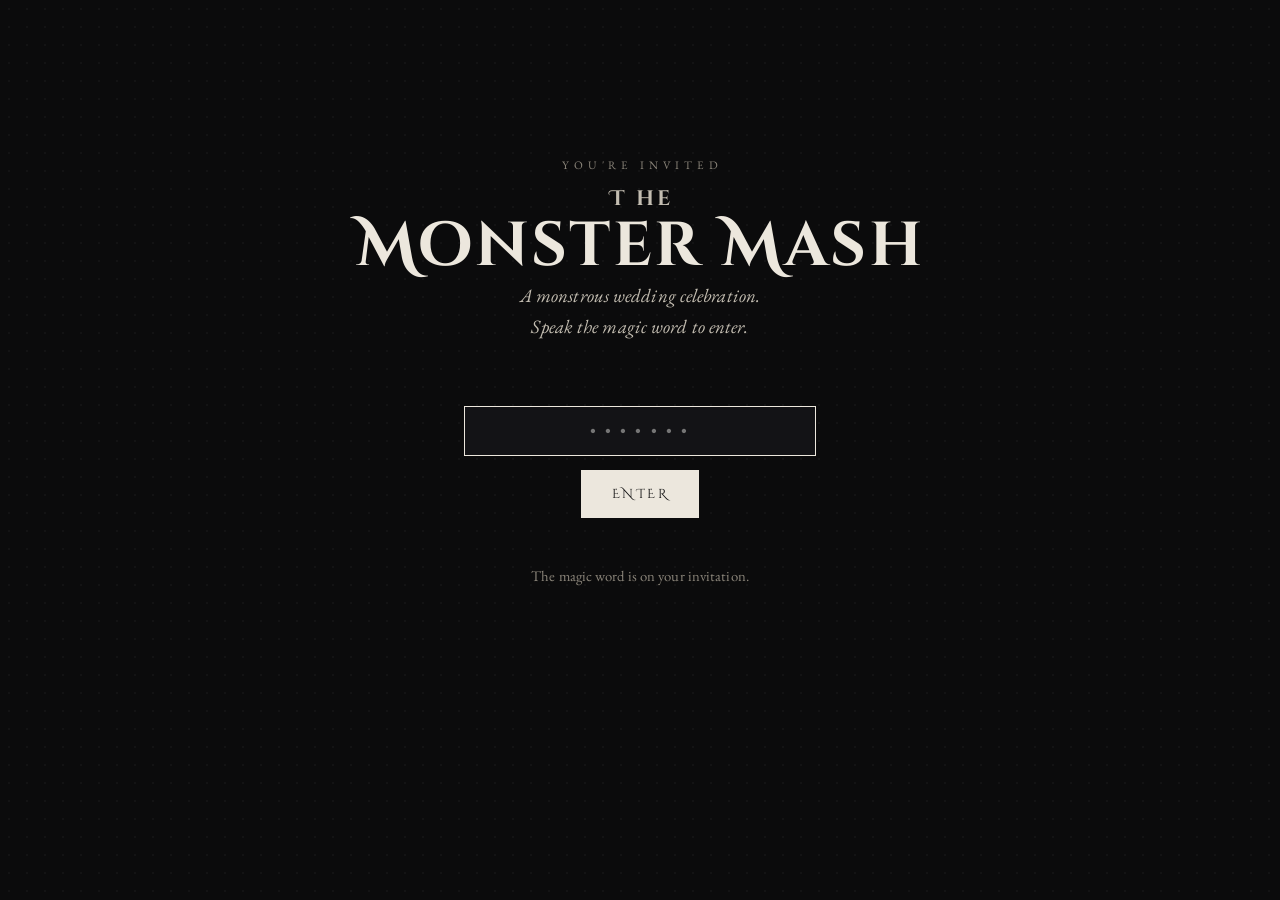
==== monster-mash/index.html @ ed1b10ec "Build Monster Mash wedding site (password gate + 6 pages) Add a password-gated, multi-page static si" ====
<!DOCTYPE html>
<html lang="en">
<head>
  <meta charset="utf-8">
  <meta name="viewport" content="width=device-width, initial-scale=1">
  <title>The Monster Mash</title>
  <link rel="icon" href="data:image/svg+xml,<svg xmlns='http://www.w3.org/2000/svg' viewBox='0 0 24 24'><path d='M21 12.8A9 9 0 1 1 11.2 3 7 7 0 0 0 21 12.8z' fill='%23ece7dd'/></svg>">
  <link rel="preconnect" href="https://fonts.googleapis.com">
  <link rel="preconnect" href="https://fonts.gstatic.com" crossorigin>
  <link href="https://fonts.googleapis.com/css2?family=Cinzel+Decorative:wght@700&family=EB+Garamond:ital,wght@0,400;0,500;1,400&display=swap" rel="stylesheet">
  <link rel="stylesheet" href="styles.css">
</head>
<body>
  <div class="wrap">
    <div class="gate">
      <p class="kicker">You're Invited</p>
      <h1 class="wordmark"><span class="the">The</span>Monster Mash</h1>
      <p class="lede">A monstrous wedding celebration.<br>Speak the magic word to enter.</p>

      <form id="gate-form" autocomplete="off">
        <input type="password" id="pw" name="pw"
               placeholder="• • • • • • •" aria-label="Password" autofocus>
        <button class="btn btn--solid" type="submit">Enter</button>
        <p class="error" id="err" role="alert"></p>
      </form>

      <p class="hint">The magic word is on your invitation.</p>
    </div>
  </div>

  <script src="guard.js"></script>
  <script>
    const form = document.getElementById('gate-form');
    const pw = document.getElementById('pw');
    const err = document.getElementById('err');

    form.addEventListener('submit', async (e) => {
      e.preventDefault();
      err.textContent = '';
      const ok = await mmTryUnlock(pw.value);
      if (ok) {
        location.href = 'home.html';
      } else {
        err.textContent = 'The spirits don’t recognize that word…';
        pw.value = '';
        form.classList.remove('shake');
        void form.offsetWidth; // restart the animation
        form.classList.add('shake');
        pw.focus();
      }
    });
  </script>
</body>
</html>
---- monster-mash/styles.css ----
/* =========================================================
   The Monster Mash — shared styles
   A monster-prom wedding, à la Rankin-Bass "Mad Monster Party"
   Palette: black, bone-white, and black-and-white patterns.
   ========================================================= */

:root {
  --bg:        #0b0b0c;   /* near-black */
  --bg-2:      #131316;   /* raised panel */
  --ink:       #ece7dd;   /* bone white */
  --ink-soft:  #c3bdb1;
  --muted:     #8b857a;
  --line:      rgba(236, 231, 221, 0.16);
  --line-2:    rgba(236, 231, 221, 0.38);
  --maxw:      720px;

  /* Black & white pattern fills */
  --stripes:  repeating-linear-gradient(45deg,
                var(--ink) 0 2px, transparent 2px 11px);
  --halftone: radial-gradient(var(--ink) 1.1px, transparent 1.4px);
}

* { box-sizing: border-box; }

html { -webkit-text-size-adjust: 100%; }

body {
  margin: 0;
  background: var(--bg);
  color: var(--ink);
  font-family: "EB Garamond", Georgia, "Times New Roman", serif;
  font-size: 19px;
  line-height: 1.65;
  letter-spacing: 0.1px;
  text-rendering: optimizeLegibility;
  -webkit-font-smoothing: antialiased;
}

/* Faint halftone texture behind everything */
body::before {
  content: "";
  position: fixed;
  inset: 0;
  background-image: var(--halftone);
  background-size: 18px 18px;
  opacity: 0.04;
  pointer-events: none;
  z-index: 0;
}

.wrap {
  position: relative;
  z-index: 1;
  max-width: var(--maxw);
  margin: 0 auto;
  padding: 28px 22px 80px;
}

/* ---------- Type ---------- */

h1, h2, h3, .wordmark {
  font-family: "Cinzel Decorative", "Cinzel", Georgia, serif;
  font-weight: 700;
  letter-spacing: 0.04em;
  line-height: 1.15;
}

h2 {
  font-size: clamp(1.5rem, 5vw, 2rem);
  margin: 0 0 0.2em;
  text-align: center;
}

h3 {
  font-size: 1.15rem;
  letter-spacing: 0.14em;
  text-transform: uppercase;
  margin: 0 0 0.5em;
}

p { margin: 0 0 1em; }

a { color: var(--ink); text-underline-offset: 3px; }
a:hover { text-decoration: none; }

.kicker {
  text-align: center;
  text-transform: uppercase;
  letter-spacing: 0.42em;
  font-size: 0.72rem;
  color: var(--muted);
  margin: 0 0 1.2em;
  padding-left: 0.42em; /* optical centering for letter-spacing */
}

.lede {
  text-align: center;
  font-size: 1.18rem;
  color: var(--ink-soft);
  font-style: italic;
  max-width: 38ch;
  margin: 0 auto 2em;
}

.muted { color: var(--muted); }
.center { text-align: center; }

/* ---------- Masthead ---------- */

.masthead { text-align: center; margin-bottom: 8px; }

/* Banner art block: shows your illustration if present at
   images/banner.png, otherwise a patterned placeholder. */
.banner {
  display: block;
  width: 100%;
  max-height: 320px;
  object-fit: cover;
  border: 1px solid var(--line-2);
  margin-bottom: 26px;
  filter: grayscale(1) contrast(1.05);
}

.banner-fallback {
  position: relative;
  height: 200px;
  border: 1px solid var(--line-2);
  margin-bottom: 26px;
  background-image: var(--halftone);
  background-size: 12px 12px;
  background-color: var(--bg-2);
  display: flex;
  align-items: center;
  justify-content: center;
  overflow: hidden;
}
.banner-fallback::after {
  content: "";
  position: absolute;
  inset: 0;
  background: radial-gradient(ellipse at center,
              transparent 30%, var(--bg) 100%);
}

.wordmark {
  font-size: clamp(2.1rem, 8.5vw, 3.9rem);
  margin: 0;
  line-height: 1.05;
}
.wordmark .the {
  display: block;
  font-size: 0.34em;
  letter-spacing: 0.5em;
  padding-left: 0.5em;
  color: var(--ink-soft);
  margin-bottom: 0.2em;
}

/* ---------- Nav ---------- */

.nav {
  display: flex;
  flex-wrap: wrap;
  justify-content: center;
  gap: 4px 22px;
  margin: 22px auto 4px;
  padding: 16px 0;
  border-top: 1px solid var(--line);
  border-bottom: 1px solid var(--line);
}
.nav a {
  text-decoration: none;
  text-transform: uppercase;
  letter-spacing: 0.2em;
  font-size: 0.7rem;
  color: var(--ink-soft);
  padding-left: 0.2em;
  white-space: nowrap;
}
.nav a:hover { color: var(--ink); }
.nav a[aria-current="page"] {
  color: var(--ink);
  border-bottom: 1px solid var(--ink);
}

/* ---------- Dividers & ornaments ---------- */

.divider {
  display: flex;
  align-items: center;
  gap: 16px;
  margin: 44px auto;
  color: var(--muted);
}
.divider::before, .divider::after {
  content: "";
  flex: 1;
  height: 1px;
  background: var(--line);
}
.moon { width: 22px; height: 22px; flex: none; fill: var(--ink-soft); }

/* ---------- Facts (when / where / parking) ---------- */

.facts {
  margin: 0 auto 8px;
  max-width: 30rem;
}
.fact {
  padding: 18px 0;
  border-bottom: 1px solid var(--line);
  text-align: center;
}
.fact:first-child { border-top: 1px solid var(--line); }
.fact .label {
  display: block;
  text-transform: uppercase;
  letter-spacing: 0.28em;
  font-size: 0.68rem;
  color: var(--muted);
  margin-bottom: 6px;
  padding-left: 0.28em;
}
.fact .value { font-size: 1.22rem; }
.fact .value strong { font-weight: 600; }
.fact .sub { color: var(--ink-soft); font-size: 0.98rem; }

/* ---------- Timeline ---------- */

.timeline {
  list-style: none;
  margin: 0 auto;
  padding: 0;
  max-width: 30rem;
}
.timeline li {
  display: grid;
  grid-template-columns: 5.5rem 1fr;
  gap: 14px;
  padding: 12px 0;
  border-bottom: 1px dashed var(--line);
}
.timeline .t {
  font-variant-numeric: tabular-nums;
  letter-spacing: 0.06em;
  color: var(--ink-soft);
  text-align: right;
  white-space: nowrap;
}

/* ---------- Buttons ---------- */

.btn {
  display: inline-block;
  font-family: "Cinzel Decorative", Georgia, serif;
  text-decoration: none;
  text-transform: uppercase;
  letter-spacing: 0.18em;
  font-size: 0.82rem;
  padding: 14px 30px;
  border: 1px solid var(--ink);
  color: var(--ink);
  background: transparent;
  cursor: pointer;
  transition: background .18s ease, color .18s ease;
}
.btn:hover { background: var(--ink); color: var(--bg); }
.btn--solid { background: var(--ink); color: var(--bg); }
.btn--solid:hover { background: transparent; color: var(--ink); }
.btn-row { text-align: center; margin: 28px 0 8px; }

/* ---------- Cards / lists ---------- */

.card {
  border: 1px solid var(--line);
  background: var(--bg-2);
  padding: 22px 24px;
  margin: 0 0 18px;
}
.card h3 { margin-bottom: 0.35em; }
.card p:last-child { margin-bottom: 0; }

.stack { display: grid; gap: 16px; }

ul.clean { list-style: none; padding: 0; margin: 0 0 1em; }
ul.clean li { padding: 7px 0; border-bottom: 1px solid var(--line); }
ul.clean li:last-child { border-bottom: 0; }

/* ---------- Swatches (vibes page) ---------- */

.swatches {
  display: flex;
  flex-wrap: wrap;
  gap: 14px;
  justify-content: center;
  margin: 8px 0 4px;
}
.swatch {
  width: 84px; height: 84px;
  border: 1px solid var(--line-2);
  display: flex; align-items: flex-end; justify-content: center;
  font-size: 0.62rem;
  letter-spacing: 0.12em;
  text-transform: uppercase;
  padding-bottom: 6px;
}
.swatch span {
  background: var(--bg);
  color: var(--ink);
  padding: 1px 5px;
}
.sw-black { background: #000; }
.sw-white { background: var(--ink); color: #000; }
.sw-white span { background: #000; color: var(--ink); }
.sw-stripe { background-image: var(--stripes); background-color: #000; }
.sw-check {
  background:
    conic-gradient(#000 90deg, var(--ink) 0 180deg,
                   #000 0 270deg, var(--ink) 0) 0 0 / 28px 28px;
}
.sw-dot {
  background-image: radial-gradient(#fff 26%, transparent 28%);
  background-size: 18px 18px;
  background-color: #000;
}

/* ---------- Password gate ---------- */

.gate { min-height: 78vh; display: flex; flex-direction: column;
        align-items: center; justify-content: center; text-align: center; }
.gate form { margin-top: 26px; width: 100%; max-width: 22rem; }
.gate input[type="password"] {
  width: 100%;
  background: var(--bg-2);
  border: 1px solid var(--line-2);
  color: var(--ink);
  font-family: inherit;
  font-size: 1.05rem;
  letter-spacing: 0.18em;
  text-align: center;
  padding: 13px 14px;
  margin-bottom: 14px;
}
.gate input:focus { outline: none; border-color: var(--ink); }
.gate .hint { color: var(--muted); font-size: 0.92rem; margin-top: 18px; }
.gate .error {
  color: var(--ink);
  min-height: 1.4em;
  font-style: italic;
  margin: 2px 0 0;
}
.shake { animation: shake .4s; }
@keyframes shake {
  10%,90%{transform:translateX(-2px)} 20%,80%{transform:translateX(4px)}
  30%,50%,70%{transform:translateX(-7px)} 40%,60%{transform:translateX(7px)}
}

/* ---------- Footer ---------- */

.foot {
  text-align: center;
  color: var(--muted);
  font-size: 0.85rem;
  letter-spacing: 0.1em;
  margin-top: 56px;
  padding-top: 22px;
  border-top: 1px solid var(--line);
}

/* ---------- Responsive ---------- */

@media (max-width: 480px) {
  body { font-size: 18px; }
  .nav { gap: 4px 14px; }
  .timeline li { grid-template-columns: 4.6rem 1fr; }
}
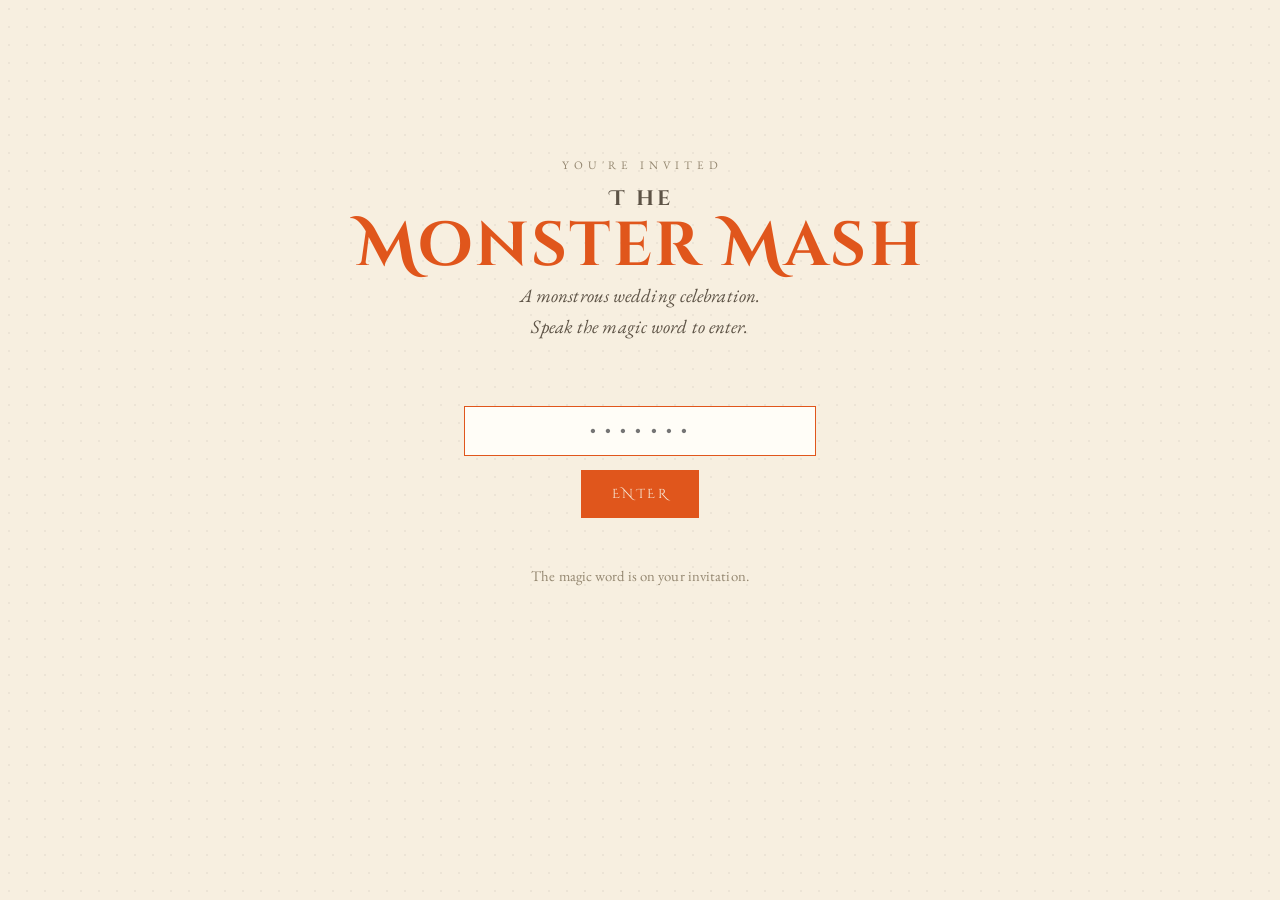
==== commit bf274436: "Restyle site to warm palette: orange, amber, charcoal on ivory Replace the dark black/bone-white the" ====
--- a/monster-mash/index.html
+++ b/monster-mash/index.html
@@ -4,7 +4,7 @@
   <meta charset="utf-8">
   <meta name="viewport" content="width=device-width, initial-scale=1">
   <title>The Monster Mash</title>
-  <link rel="icon" href="data:image/svg+xml,<svg xmlns='http://www.w3.org/2000/svg' viewBox='0 0 24 24'><path d='M21 12.8A9 9 0 1 1 11.2 3 7 7 0 0 0 21 12.8z' fill='%23ece7dd'/></svg>">
+  <link rel="icon" href="data:image/svg+xml,<svg xmlns='http://www.w3.org/2000/svg' viewBox='0 0 24 24'><path d='M21 12.8A9 9 0 1 1 11.2 3 7 7 0 0 0 21 12.8z' fill='%23e3a01f'/></svg>">
   <link rel="preconnect" href="https://fonts.googleapis.com">
   <link rel="preconnect" href="https://fonts.gstatic.com" crossorigin>
   <link href="https://fonts.googleapis.com/css2?family=Cinzel+Decorative:wght@700&family=EB+Garamond:ital,wght@0,400;0,500;1,400&display=swap" rel="stylesheet">
--- a/monster-mash/styles.css
+++ b/monster-mash/styles.css
@@ -1,23 +1,26 @@
 /* =========================================================
    The Monster Mash — shared styles
    A monster-prom wedding, à la Rankin-Bass "Mad Monster Party"
-   Palette: black, bone-white, and black-and-white patterns.
+   Palette: bright orange + amber + charcoal on warm ivory.
+   (The dress-code swatches stay true black & white on purpose.)
    ========================================================= */
 
 :root {
-  --bg:        #0b0b0c;   /* near-black */
-  --bg-2:      #131316;   /* raised panel */
-  --ink:       #ece7dd;   /* bone white */
-  --ink-soft:  #c3bdb1;
-  --muted:     #8b857a;
-  --line:      rgba(236, 231, 221, 0.16);
-  --line-2:    rgba(236, 231, 221, 0.38);
+  --bg:        #f7efe0;   /* warm ivory */
+  --bg-2:      #efe4cf;   /* sand panel */
+  --ink:       #2c2723;   /* warm charcoal */
+  --ink-soft:  #5d5346;   /* muted brown */
+  --muted:     #948770;   /* taupe */
+
+  --orange:    #e0561c;   /* bright pumpkin */
+  --orange-d:  #bf440f;   /* deeper orange (hover) */
+  --amber:     #e3a01f;   /* amber / gold */
+
+  --line:      rgba(44, 39, 35, 0.16);
+  --line-2:    rgba(44, 39, 35, 0.34);
   --maxw:      720px;
 
-  /* Black & white pattern fills */
-  --stripes:  repeating-linear-gradient(45deg,
-                var(--ink) 0 2px, transparent 2px 11px);
-  --halftone: radial-gradient(var(--ink) 1.1px, transparent 1.4px);
+  --halftone:  radial-gradient(var(--ink) 1.1px, transparent 1.4px);
 }
 
 * { box-sizing: border-box; }
@@ -36,6 +39,8 @@
   -webkit-font-smoothing: antialiased;
 }
 
+::selection { background: var(--amber); color: var(--ink); }
+
 /* Faint halftone texture behind everything */
 body::before {
   content: "";
@@ -43,7 +48,7 @@
   inset: 0;
   background-image: var(--halftone);
   background-size: 18px 18px;
-  opacity: 0.04;
+  opacity: 0.05;
   pointer-events: none;
   z-index: 0;
 }
@@ -69,6 +74,7 @@
   font-size: clamp(1.5rem, 5vw, 2rem);
   margin: 0 0 0.2em;
   text-align: center;
+  color: var(--ink);
 }
 
 h3 {
@@ -76,12 +82,13 @@
   letter-spacing: 0.14em;
   text-transform: uppercase;
   margin: 0 0 0.5em;
+  color: var(--orange);
 }
 
 p { margin: 0 0 1em; }
 
-a { color: var(--ink); text-underline-offset: 3px; }
-a:hover { text-decoration: none; }
+a { color: var(--orange); text-underline-offset: 3px; }
+a:hover { color: var(--orange-d); text-decoration: none; }
 
 .kicker {
   text-align: center;
@@ -110,7 +117,7 @@
 .masthead { text-align: center; margin-bottom: 8px; }
 
 /* Banner art block: shows your illustration if present at
-   images/banner.png, otherwise a patterned placeholder. */
+   images/banner.png, otherwise a warm patterned placeholder. */
 .banner {
   display: block;
   width: 100%;
@@ -118,7 +125,6 @@
   object-fit: cover;
   border: 1px solid var(--line-2);
   margin-bottom: 26px;
-  filter: grayscale(1) contrast(1.05);
 }
 
 .banner-fallback {
@@ -126,9 +132,8 @@
   height: 200px;
   border: 1px solid var(--line-2);
   margin-bottom: 26px;
-  background-image: var(--halftone);
-  background-size: 12px 12px;
-  background-color: var(--bg-2);
+  background: radial-gradient(ellipse at center,
+              var(--amber) 0%, var(--orange) 118%);
   display: flex;
   align-items: center;
   justify-content: center;
@@ -138,14 +143,17 @@
   content: "";
   position: absolute;
   inset: 0;
-  background: radial-gradient(ellipse at center,
-              transparent 30%, var(--bg) 100%);
-}
+  background-image: var(--halftone);
+  background-size: 11px 11px;
+  opacity: 0.14;
+}
+.banner-fallback .moon { fill: var(--bg); }
 
 .wordmark {
   font-size: clamp(2.1rem, 8.5vw, 3.9rem);
   margin: 0;
   line-height: 1.05;
+  color: var(--orange);
 }
 .wordmark .the {
   display: block;
@@ -177,10 +185,10 @@
   padding-left: 0.2em;
   white-space: nowrap;
 }
-.nav a:hover { color: var(--ink); }
+.nav a:hover { color: var(--orange); }
 .nav a[aria-current="page"] {
-  color: var(--ink);
-  border-bottom: 1px solid var(--ink);
+  color: var(--orange);
+  border-bottom: 1px solid var(--orange);
 }
 
 /* ---------- Dividers & ornaments ---------- */
@@ -198,7 +206,7 @@
   height: 1px;
   background: var(--line);
 }
-.moon { width: 22px; height: 22px; flex: none; fill: var(--ink-soft); }
+.moon { width: 22px; height: 22px; flex: none; fill: var(--amber); }
 
 /* ---------- Facts (when / where / parking) ---------- */
 
@@ -243,7 +251,7 @@
 .timeline .t {
   font-variant-numeric: tabular-nums;
   letter-spacing: 0.06em;
-  color: var(--ink-soft);
+  color: var(--orange);
   text-align: right;
   white-space: nowrap;
 }
@@ -258,15 +266,15 @@
   letter-spacing: 0.18em;
   font-size: 0.82rem;
   padding: 14px 30px;
-  border: 1px solid var(--ink);
-  color: var(--ink);
+  border: 1px solid var(--orange);
+  color: var(--orange);
   background: transparent;
   cursor: pointer;
   transition: background .18s ease, color .18s ease;
 }
-.btn:hover { background: var(--ink); color: var(--bg); }
-.btn--solid { background: var(--ink); color: var(--bg); }
-.btn--solid:hover { background: transparent; color: var(--ink); }
+.btn:hover { background: var(--orange); color: var(--bg); }
+.btn--solid { background: var(--orange); color: var(--bg); }
+.btn--solid:hover { background: var(--orange-d); border-color: var(--orange-d); color: var(--bg); }
 .btn-row { text-align: center; margin: 28px 0 8px; }
 
 /* ---------- Cards / lists ---------- */
@@ -286,7 +294,7 @@
 ul.clean li { padding: 7px 0; border-bottom: 1px solid var(--line); }
 ul.clean li:last-child { border-bottom: 0; }
 
-/* ---------- Swatches (vibes page) ---------- */
+/* ---------- Swatches (vibes page — the dress code is B&W) ---------- */
 
 .swatches {
   display: flex;
@@ -299,24 +307,26 @@
   width: 84px; height: 84px;
   border: 1px solid var(--line-2);
   display: flex; align-items: flex-end; justify-content: center;
+  padding-bottom: 6px;
+}
+.swatch span {
   font-size: 0.62rem;
   letter-spacing: 0.12em;
   text-transform: uppercase;
-  padding-bottom: 6px;
-}
-.swatch span {
-  background: var(--bg);
-  color: var(--ink);
-  padding: 1px 5px;
+  padding: 1px 6px;
 }
 .sw-black { background: #000; }
-.sw-white { background: var(--ink); color: #000; }
-.sw-white span { background: #000; color: var(--ink); }
-.sw-stripe { background-image: var(--stripes); background-color: #000; }
+.sw-black span { background: #fff; color: #000; }
+.sw-white { background: #fff; }
+.sw-white span { background: #000; color: #fff; }
+.sw-stripe {
+  background-image: repeating-linear-gradient(45deg,
+                    #000 0 2px, #fff 2px 11px);
+}
 .sw-check {
   background:
-    conic-gradient(#000 90deg, var(--ink) 0 180deg,
-                   #000 0 270deg, var(--ink) 0) 0 0 / 28px 28px;
+    conic-gradient(#000 90deg, #fff 0 180deg,
+                   #000 0 270deg, #fff 0) 0 0 / 28px 28px;
 }
 .sw-dot {
   background-image: radial-gradient(#fff 26%, transparent 28%);
@@ -331,7 +341,7 @@
 .gate form { margin-top: 26px; width: 100%; max-width: 22rem; }
 .gate input[type="password"] {
   width: 100%;
-  background: var(--bg-2);
+  background: #fffdf7;
   border: 1px solid var(--line-2);
   color: var(--ink);
   font-family: inherit;
@@ -341,10 +351,10 @@
   padding: 13px 14px;
   margin-bottom: 14px;
 }
-.gate input:focus { outline: none; border-color: var(--ink); }
+.gate input:focus { outline: none; border-color: var(--orange); }
 .gate .hint { color: var(--muted); font-size: 0.92rem; margin-top: 18px; }
 .gate .error {
-  color: var(--ink);
+  color: var(--orange-d);
   min-height: 1.4em;
   font-style: italic;
   margin: 2px 0 0;
